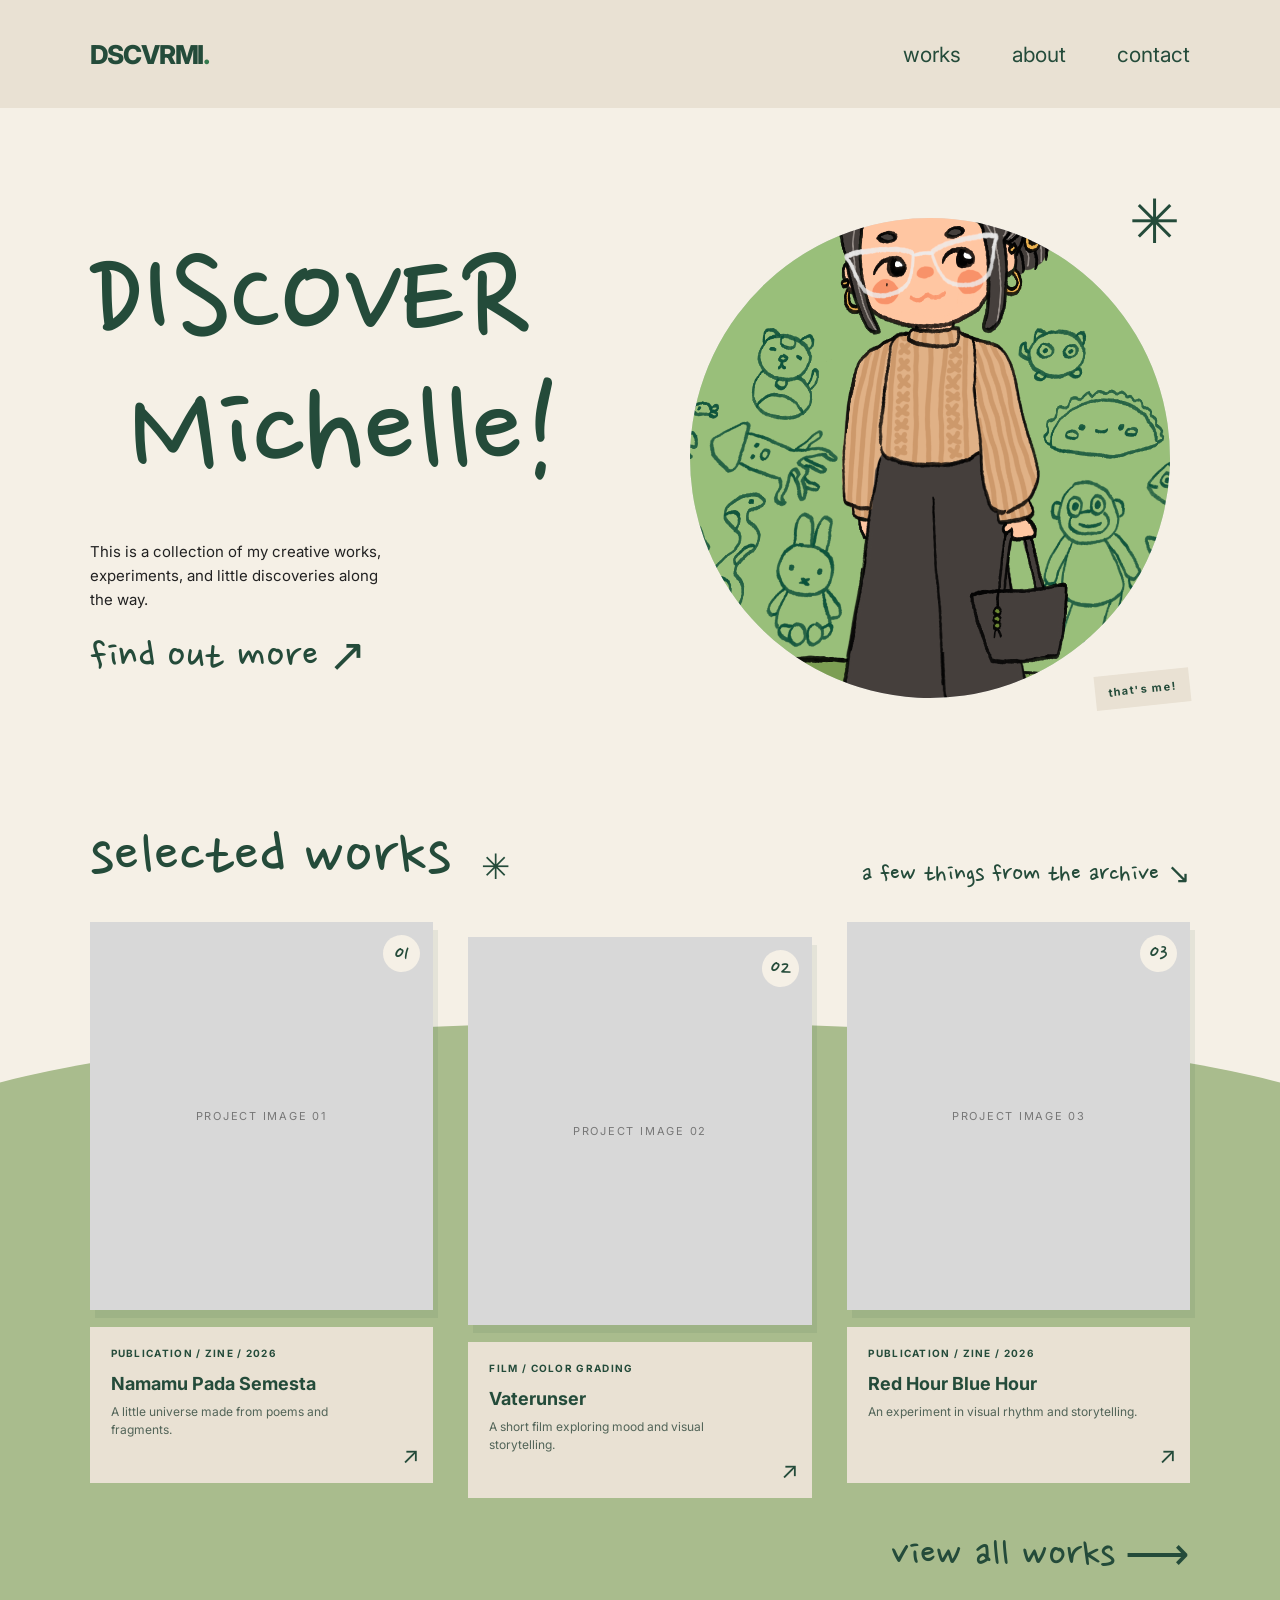
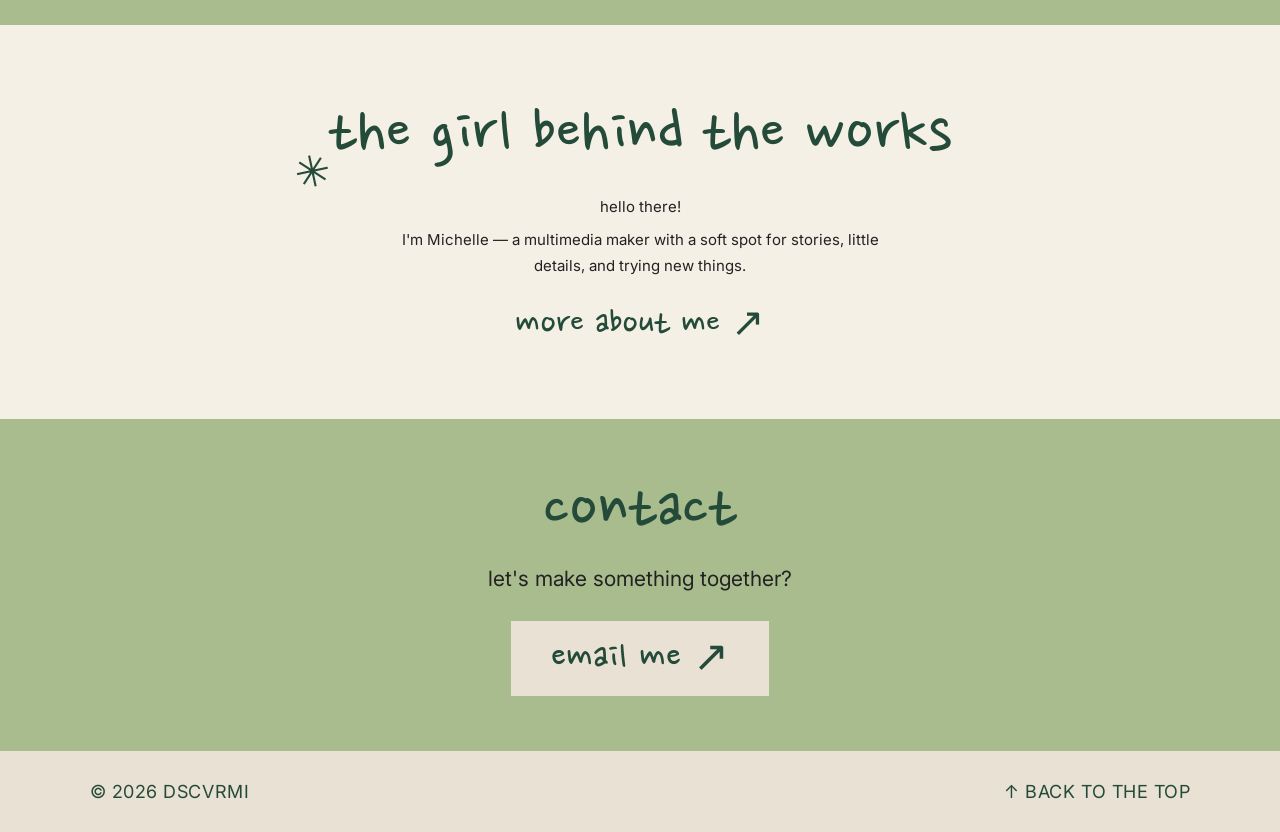
==== index.html @ 62f15990 "Update index.html" ====
<!DOCTYPE html>
<html lang="en">
<head>
  <meta charset="UTF-8">
  <meta name="viewport" content="width=device-width, initial-scale=1.0">
  <title>DISCOVER Michelle</title>

  <link rel="preconnect" href="https://fonts.googleapis.com">
  <link rel="preconnect" href="https://fonts.gstatic.com" crossorigin>
  <link href="https://fonts.googleapis.com/css2?family=Inter:wght@400;500;600;700;800&family=Nanum+Pen+Script&display=swap" rel="stylesheet">

  <link rel="stylesheet" href="style.css">
</head>

<body id="top">

  <!-- NAVBAR -->
  <header class="site-header">
    <a class="brand" href="index.html">DSCVRMI<span class="brand-dot">.</span></a>

    <nav>
      <a href="works.html">works</a>
      <a href="about.html">about</a>
      <a href="#contact">contact</a>
    </nav>
  </header>

  <main>

    <!-- HERO -->
    <section class="hero">
      <div class="hero-copy">

        <h1>
          DISCOVER
          <span>Michelle!</span>
        </h1>

        <p class="hero-description">
          This is a collection of my creative works,
          experiments, and little discoveries along the way.
        </p>

        <a class="handwritten-link" href="#selected-works">
          find out more <span>↗</span>
        </a>
      </div>

      <div class="portrait-scene">
        <div class="portrait-circle">

          <img src="persona illus.png"
               alt="Illustration of Michelle">
        
        </div>

        <span class="portrait-caption">
          that's me!
        </span>

        <span class="asterisk">✳</span>
      </div>

    </section>

    <!-- SELECTED WORKS -->
    <section class="selected" id="selected-works">

      <div class="selected-heading">
        <div>

          <h2>
            selected works
            <span class="scribble-star">✳</span>
          </h2>
        </div>

        <span class="section-aside">
          a few things from the archive ↘
        </span>
      </div>

      <div class="green-hill"></div>

      <div class="project-grid">

        <!-- PROJECT 01 -->
        <a class="project-card" href="works.html">
          <div class="project-image">
            <!-- <img src="assets/semesta.jpg" alt="Namamu Pada Semesta"> -->
            <span class="project-image-placeholder">PROJECT IMAGE 01</span>
            <span class="project-sticker">01</span>
          </div>

          <div class="project-info">
            <p class="project-meta">
              PUBLICATION / ZINE / 2026
            </p>

            <h3>Namamu Pada Semesta</h3>

            <p>
              A little universe made from poems and fragments.
            </p>

            <span class="project-arrow">↗</span>
          </div>
        </a>

        <!-- PROJECT 02 -->
        <a class="project-card" href="works.html">
          <div class="project-image">
            <!-- <img src="assets/vaterunser.jpg" alt="Vaterunser"> -->
            <span class="project-image-placeholder">PROJECT IMAGE 02</span>
            <span class="project-sticker">02</span>
          </div>

          <div class="project-info">
            <p class="project-meta">
              FILM / COLOR GRADING
            </p>

            <h3>Vaterunser</h3>

            <p>
              A short film exploring mood and visual storytelling.
            </p>

            <span class="project-arrow">↗</span>
          </div>
        </a>

        <!-- PROJECT 03 -->
        <a class="project-card" href="works.html">
          <div class="project-image">
            <!-- <img src="assets/redhour.jpg" alt="Red Hour Blue Hour"> -->
            <span class="project-image-placeholder">PROJECT IMAGE 03</span>
            <span class="project-sticker">03</span>
          </div>

          <div class="project-info">
            <p class="project-meta">
              PUBLICATION / ZINE / 2026
            </p>

            <h3>Red Hour Blue Hour</h3>

            <p>
              An experiment in visual rhythm and storytelling.
            </p>

            <span class="project-arrow">↗</span>
          </div>
        </a>

      </div>

      <a class="handwritten-link all-works" href="works.html">
        view all works <span>⟶</span>
      </a>

    </section>

    <!-- ABOUT -->
    <section class="about-preview" id="about">

      <h2>the girl behind the works</h2>

      <span class="about-mark">✳</span>

      <p>hello there!</p>

      <p>
        I'm Michelle — a multimedia maker with a soft spot
        for stories, little details, and trying new things.
      </p>

      <a class="handwritten-link" href="about.html">
        more about me ↗
      </a>
    </section>

    <!-- CONTACT -->
    <section class="contact" id="contact">

      <h2>contact</h2>

      <p>let's make something together?</p>

      <a class="email-button" href="mailto:YOUR_EMAIL@example.com">
        email me ↗
      </a>
    </section>

  </main>

  <!-- FOOTER -->
  <footer class="site-footer">
    <span>© 2026 DSCVRMI</span>
    <a href="#top">↑ BACK TO THE TOP</a>
  </footer>

</body>
</html>
---- style.css ----
/* =========================
   DSCVRMI — DESIGN SYSTEM
========================= */

:root {
  --paper: #F5F0E6;
  --paper-dark: #E9E1D3;
  --green: #244B3A;
  --accent: #357A4E;
  --sage: #A9BC8D;
  --ink: #222222;

  --hand: 'Nanum Pen Script', cursive;
  --sans: 'Inter', sans-serif;
}

* {
  box-sizing: border-box;
}

html {
  scroll-behavior: smooth;
}

body {
  margin: 0;
  background: var(--paper);
  color: var(--green);
  font-family: var(--sans);
  overflow-x: hidden;
}

a {
  color: inherit;
  text-decoration: none;
}

a:focus-visible {
  outline: 2px dashed var(--green);
  outline-offset: 6px;
}

h1, h2, h3, p {
  margin-top: 0;
}

/* =========================
   NAVIGATION
========================= */

.site-header {
  height: 108px;
  background: var(--paper-dark);
  display: flex;
  align-items: center;
  justify-content: space-between;
  padding: 0 clamp(25px, 7vw, 110px);
  position: relative;
  z-index: 5;
}

.brand {
  font-size: 26px;
  font-weight: 800;
  letter-spacing: -1.2px;
}

.brand-dot {
  color: var(--accent);
}

.site-header nav {
  display: flex;
  gap: clamp(25px, 4vw, 70px);
}

.site-header nav a {
  font-size: 21px;
  transition: transform .2s, color .2s;
}

.site-header nav a:hover {
  transform: translateY(-3px);
  color: var(--accent);
}

/* =========================
   HERO
========================= */

.hero {
  min-height: 675px;
  padding: 95px clamp(25px, 7vw, 110px) 90px;
  position: relative;
  display: grid;
  grid-template-columns: 1.15fr 1fr;
  align-items: start;
  gap: 25px;
}

.hero-copy {
  position: relative;
  z-index: 2;
}

.archive-label,
.hero-bottom-note,
.section-index,
.section-aside,
.project-meta,
.portrait-caption {
  font-size: 11px;
  font-weight: 700;
  letter-spacing: .13em;
}

.hero h1 {
  font-family: var(--hand);
  font-size: clamp(100px, 11.7vw, 177px);
  font-weight: 400;
  line-height: .74;
  letter-spacing: -.015em;
  margin: 47px 0;
  white-space: nowrap;
}

.hero h1 span {
  display: block;
  padding-left: 38px;
  margin-top: 21px;
}

.hero-description {
  color: var(--ink);
  max-width: 310px;
  line-height: 1.6;
  font-size: 15px;
  margin-bottom: 22px;
}

.handwritten-link {
  font-family: var(--hand);
  font-size: 46px;
  line-height: 1;
  display: inline-flex;
  align-items: center;
  gap: 10px;
  transition: transform .2s;
}

.handwritten-link:hover {
  transform: translateX(8px);
}

/* HERO ILLUSTRATION */

.portrait-scene {
  position: relative;
  margin-top: 15px;
  min-width: 0;
}

.portrait-circle {
  border-radius: 50%;
  background: #D8D8D8;
  width: min(100%, 480px);
  aspect-ratio: 1;
  display: grid;
  place-items: center;
  position: relative;
  overflow: hidden;
  transform: rotate(3deg);
}

.portrait-circle img {
  width: 100%;
  height: 100%;
  object-fit: cover;
  object-position: center 30%;
  transform: scale(1.40);
}

.portrait-placeholder {
  font-family: var(--hand);
  font-size: 43px;
  text-align: center;
  line-height: .9;
  opacity: .4;
  transform: rotate(-3deg);
}

.portrait-caption {
  display: inline-block;
  background: var(--paper-dark);
  padding: 10px 13px;
  transform: rotate(-6deg);
  position: absolute;
  right: 0;
  bottom: -8px;
}

.asterisk {
  position: absolute;
  top: -34px;
  right: 10px;
  font-size: 61px;
}

.hero-bottom-note {
  position: absolute;
  bottom: 22px;
  left: clamp(25px, 7vw, 110px);
  color: #6B776D;
}

/* =========================
   SELECTED WORKS
========================= */

.selected {
  position: relative;
  padding: 24px clamp(25px, 7vw, 110px) 47px;
  isolation: isolate;
}

.selected-heading {
  display: flex;
  align-items: end;
  justify-content: space-between;
  gap: 20px;
  margin-bottom: 29px;
}

.selected h2,
.about-preview h2,
.contact h2 {
  font-family: var(--hand);
  font-weight: 400;
  font-size: 71px;
  line-height: 1;
  margin: 10px 0 0;
}

.scribble-star {
  font-size: 35px;
  margin-left: 10px;
}

.section-aside {
  font-family: var(--hand);
  letter-spacing: 0;
  font-size: 28px;
  font-weight: 400;
}

/* GREEN CURVED BACKGROUND */

.green-hill {
  position: absolute;
  z-index: -1;
  left: -12%;
  right: -12%;
  bottom: 0;
  height: 72%;
  background: var(--sage);
  border-radius: 55% 55% 0 0 / 27% 27% 0 0;
}

/* PROJECT GRID */

.project-grid {
  display: grid;
  grid-template-columns: repeat(3, minmax(0, 1fr));
  gap: clamp(18px, 2.8vw, 42px);
}

.project-card {
  min-width: 0;
  display: block;
  transition: transform .25s;
}

.project-card:nth-child(2) {
  transform: translateY(15px);
}

.project-card:hover {
  transform: translateY(-10px) rotate(-1deg);
}

.project-card:nth-child(2):hover {
  transform: translateY(4px) rotate(1deg);
}

.project-image {
  background: #D8D8D8;
  aspect-ratio: 1 / 1.13;
  display: grid;
  place-items: center;
  position: relative;
  box-shadow: 5px 8px 0 rgba(36,75,58,.08);
  overflow: hidden;
}

.project-image img {
  width: 100%;
  height: 100%;
  object-fit: cover;
}

.project-image-placeholder {
  font-size: 11px;
  letter-spacing: .16em;
  color: #777;
}

.project-sticker {
  position: absolute;
  top: 13px;
  right: 13px;
  border-radius: 50%;
  width: 37px;
  height: 37px;
  display: grid;
  place-items: center;
  background: var(--paper);
  font-family: var(--hand);
  font-size: 27px;
  transform: rotate(10deg);
}

/* PROJECT INFO */

.project-info {
  margin-top: 17px;
  padding: 20px 44px 20px 21px;
  min-height: 156px;
  background: var(--paper-dark);
  position: relative;
}

.project-meta {
  font-size: 10px;
  margin-bottom: 14px;
}

.project-info h3 {
  font-size: 18px;
  line-height: 1.2;
  font-weight: 700;
  margin-bottom: 9px;
}

.project-info p:not(.project-meta) {
  font-size: 12px;
  line-height: 1.5;
  color: #526458;
  margin: 0;
}

.project-arrow {
  position: absolute;
  bottom: 14px;
  right: 14px;
  font-size: 23px;
}

.all-works {
  display: flex;
  width: max-content;
  margin: 50px 0 0 auto;
  font-size: 45px;
}

/* =========================
   ABOUT
========================= */

.about-preview {
  position: relative;
  min-height: 390px;
  padding: 64px 20px 75px;
  text-align: center;
}

.about-preview h2,
.contact h2 {
  margin: 10px 0 24px;
}

.about-preview p {
  color: var(--ink);
  font-size: 15px;
  line-height: 1.7;
  max-width: 530px;
  margin: 0 auto 8px;
}

.about-preview .handwritten-link {
  margin-top: 18px;
  font-size: 40px;
}

.about-mark {
  position: absolute;
  font-size: 43px;
  left: 23%;
  top: 120px;
  transform: rotate(-12deg);
}

/* =========================
   CONTACT
========================= */

.contact {
  background: var(--sage);
  min-height: 310px;
  padding: 46px 20px 55px;
  text-align: center;
}

.contact h2 {
  margin-bottom: 20px;
}

.contact p {
  color: var(--ink);
  font-size: 21px;
  margin-bottom: 30px;
}

.email-button {
  display: inline-flex;
  align-items: center;
  gap: 13px;
  background: var(--paper-dark);
  padding: 10px 40px;
  font-family: var(--hand);
  font-size: 43px;
  transition: transform .2s, box-shadow .2s;
}

.email-button:hover {
  transform: rotate(-2deg);
  box-shadow: 5px 5px var(--green);
}

/* =========================
   FOOTER
========================= */

.site-footer {
  padding: 30px clamp(25px, 7vw, 110px);
  background: var(--paper-dark);
  display: flex;
  justify-content: space-between;
  align-items: center;
  gap: 20px;
  font-size: 18px;
  letter-spacing: .03em;
}

.site-footer a:hover {
  text-decoration: underline;
}

/* =========================
   TABLET
========================= */

@media (max-width: 900px) {
  .hero {
    grid-template-columns: 1fr .8fr;
    min-height: 560px;
    padding-top: 80px;
  }

  .hero h1 {
    font-size: clamp(80px, 12vw, 118px);
  }

  .portrait-scene {
    margin-top: 80px;
  }

  .selected h2,
  .about-preview h2,
  .contact h2 {
    font-size: 60px;
  }

  .section-aside {
    display: none;
  }

  .project-info h3 {
    font-size: 15px;
  }

  .project-info {
    padding: 14px 26px 15px 14px;
  }
}

/* =========================
   MOBILE
========================= */

@media (max-width: 650px) {
  .site-header {
    height: 78px;
    padding: 0 22px;
  }

  .brand {
    font-size: 20px;
  }

  .site-header nav {
    gap: 14px;
  }

  .site-header nav a {
    font-size: 14px;
  }

  .hero {
    display: flex;
    flex-direction: column;
    padding: 52px 22px 70px;
    min-height: 0;
    gap: 18px;
  }

  .archive-label {
    font-size: 9px;
  }

  .hero h1 {
    font-size: clamp(68px, 15vw, 105px);
    margin: 36px 0 28px;
  }

  .hero h1 span {
    padding-left: 15px;
    margin-top: 13px;
  }

  .hero-description {
    font-size: 13px;
    max-width: 260px;
  }

  .handwritten-link {
    font-size: 38px;
  }

  .portrait-scene {
    align-self: center;
    margin: 0;
    width: min(76%, 310px);
  }

  .portrait-circle {
    width: 100%;
  }

  .hero-bottom-note {
    font-size: 8px;
    left: 22px;
    bottom: 22px;
  }

  .selected {
    padding: 26px 22px 40px;
  }

  .selected h2,
  .about-preview h2,
  .contact h2 {
    font-size: 60px;
  }

  .project-grid {
    grid-template-columns: 1fr;
    gap: 35px;
  }

  .project-card:nth-child(2) {
    transform: none;
  }

  .project-image {
    aspect-ratio: 1.45;
  }

  .project-info {
    min-height: auto;
    padding: 17px 44px 20px 20px;
  }

  .project-info h3 {
    font-size: 19px;
  }

  .green-hill {
    height: 85%;
    border-radius: 52% 52% 0 0 / 11% 11% 0 0;
  }

  .all-works {
    margin-top: 40px;
  }

  .about-preview {
    min-height: 340px;
    padding: 55px 24px;
  }

  .about-mark {
    left: 8%;
    top: 95px;
  }

  .contact {
    min-height: 300px;
  }

  .site-footer {
    padding: 25px 22px;
    font-size: 12px;
  }
}

@media (prefers-reduced-motion: reduce) {
  html {
    scroll-behavior: auto;
  }

  *,
  *::before,
  *::after {
    transition: none !important;
  }
}
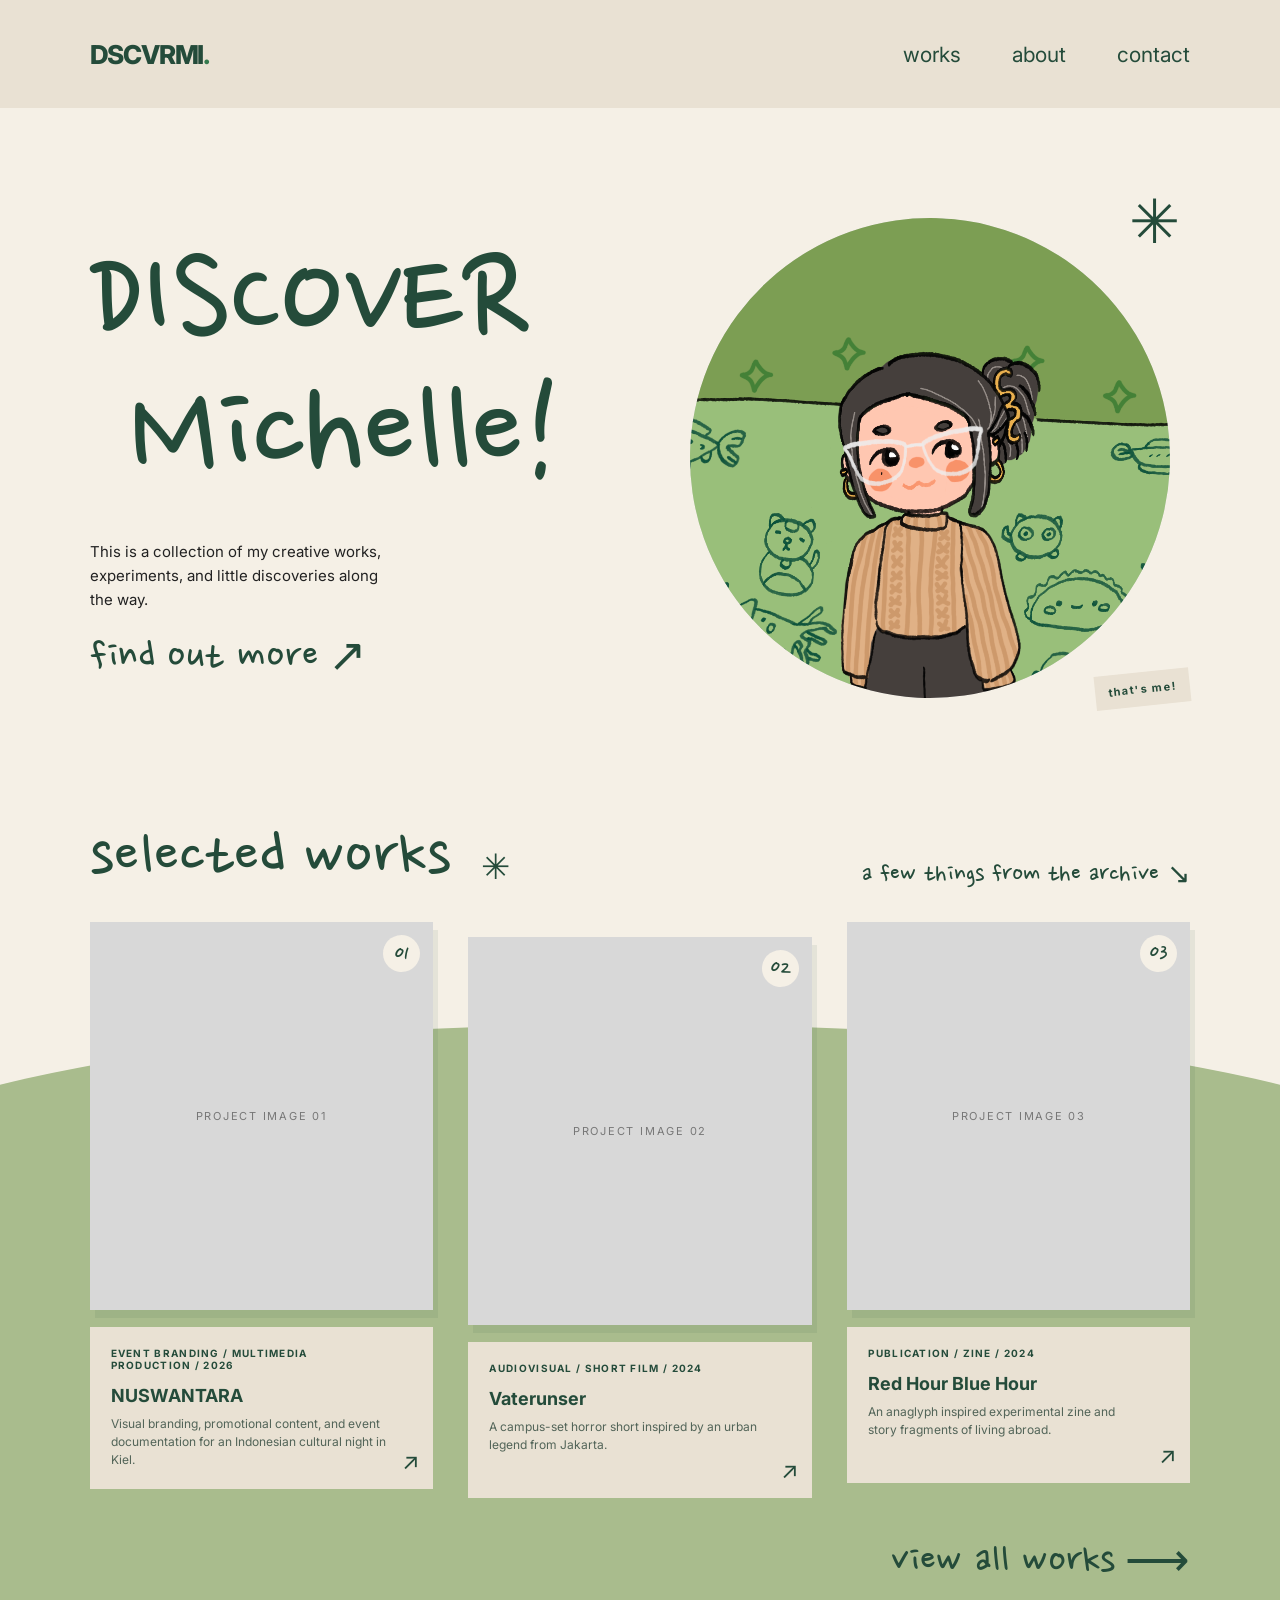
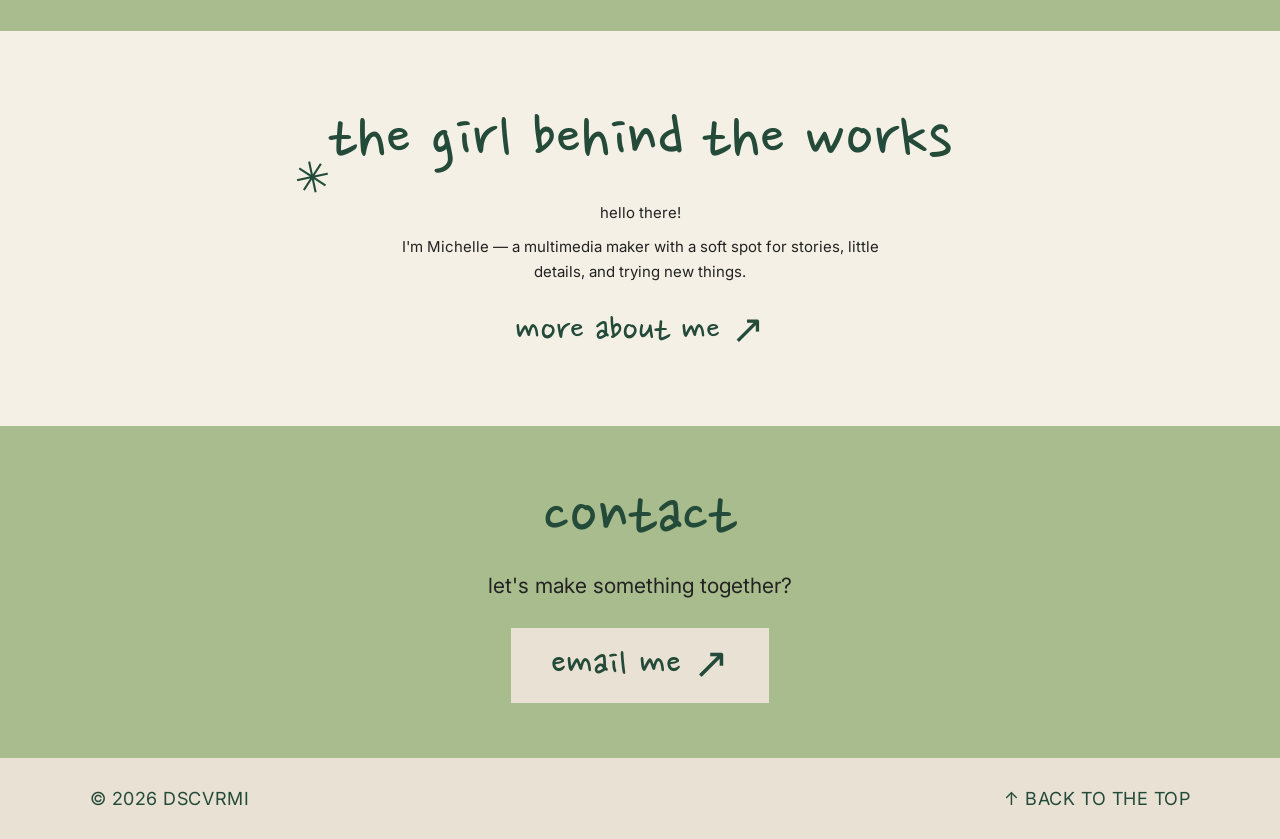
==== commit a7446a5d: "Update index.html" ====
--- a/index.html
+++ b/index.html
@@ -94,13 +94,13 @@
 
           <div class="project-info">
             <p class="project-meta">
-              PUBLICATION / ZINE / 2026
-            </p>
-
-            <h3>Namamu Pada Semesta</h3>
+              EVENT BRANDING / MULTIMEDIA PRODUCTION / 2026
+            </p>
+
+            <h3>NUSWANTARA</h3>
 
             <p>
-              A little universe made from poems and fragments.
+              Visual branding, promotional content, and event documentation for an Indonesian cultural night in Kiel.
             </p>
 
             <span class="project-arrow">↗</span>
@@ -117,13 +117,13 @@
 
           <div class="project-info">
             <p class="project-meta">
-              FILM / COLOR GRADING
+              AUDIOVISUAL / SHORT FILM / 2024
             </p>
 
             <h3>Vaterunser</h3>
 
             <p>
-              A short film exploring mood and visual storytelling.
+              A campus-set horror short inspired by an urban legend from Jakarta.
             </p>
 
             <span class="project-arrow">↗</span>
@@ -140,13 +140,13 @@
 
           <div class="project-info">
             <p class="project-meta">
-              PUBLICATION / ZINE / 2026
+              PUBLICATION / ZINE / 2024
             </p>
 
             <h3>Red Hour Blue Hour</h3>
 
             <p>
-              An experiment in visual rhythm and storytelling.
+              An anaglyph inspired experimental zine and story fragments of living abroad.
             </p>
 
             <span class="project-arrow">↗</span>
--- a/style.css
+++ b/style.css
@@ -177,8 +177,9 @@
   width: 100%;
   height: 100%;
   object-fit: cover;
-  object-position: center 30%;
+  object-position: center top;
   transform: scale(1.40);
+   transform-origin: center top;
 }
 
 .portrait-placeholder {
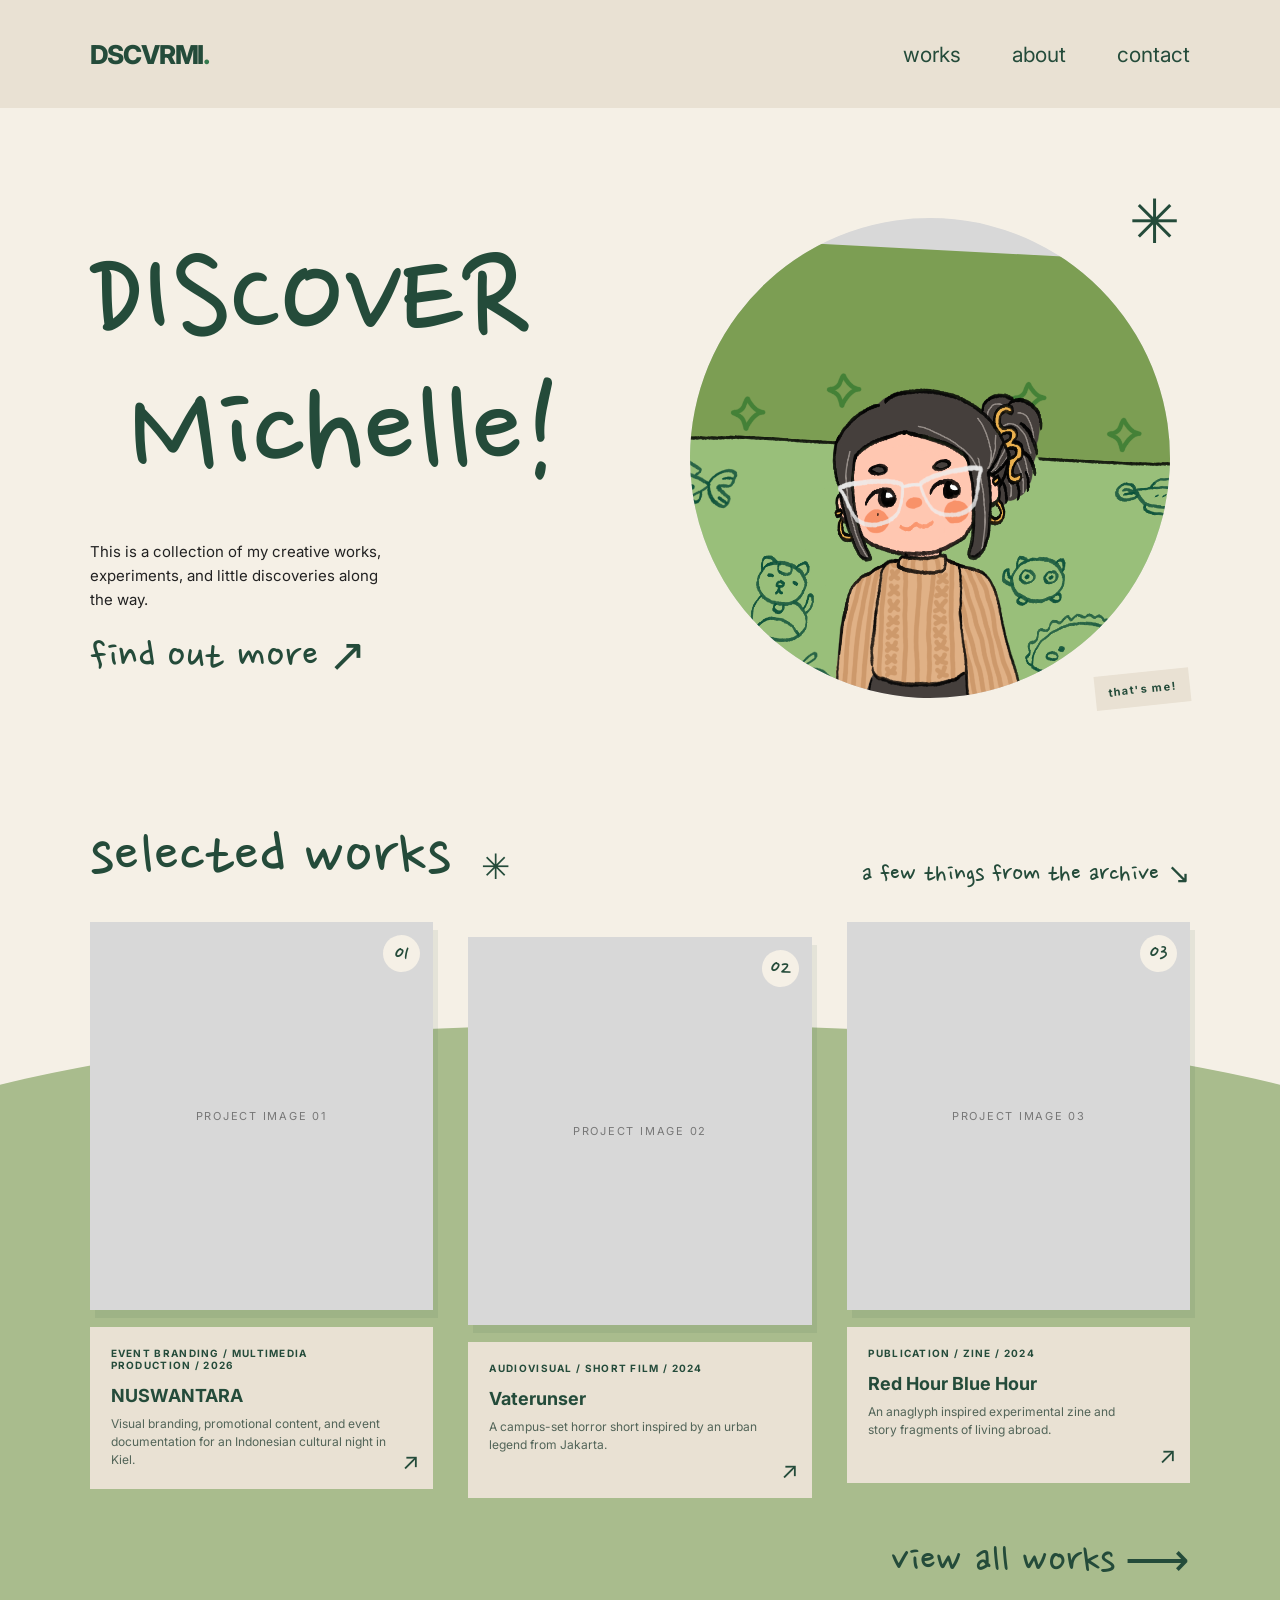
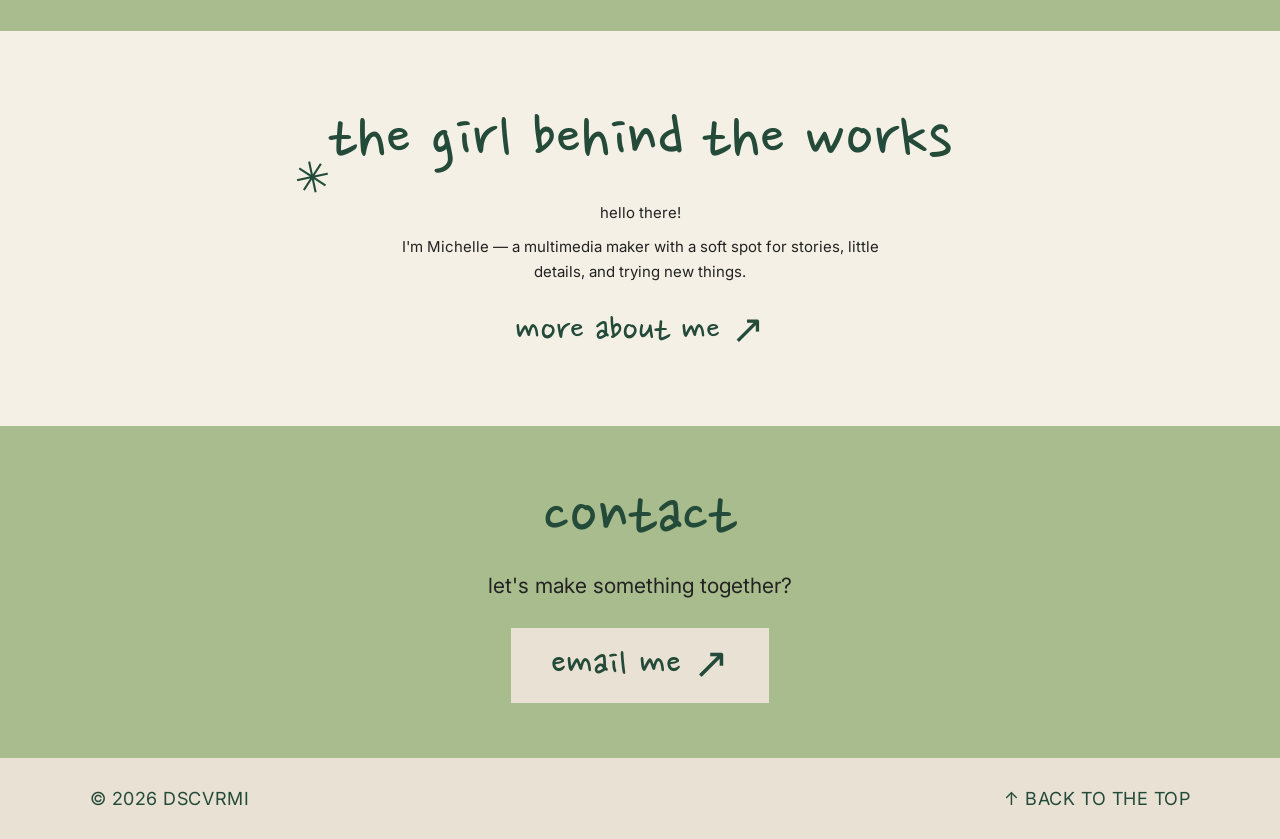
==== commit 1ee5b8d6: "Update index.html" ====
--- a/index.html
+++ b/index.html
@@ -3,7 +3,7 @@
 <head>
   <meta charset="UTF-8">
   <meta name="viewport" content="width=device-width, initial-scale=1.0">
-  <title>DISCOVER Michelle</title>
+  <title>DISCOVER MI. portfolio</title>
 
   <link rel="preconnect" href="https://fonts.googleapis.com">
   <link rel="preconnect" href="https://fonts.gstatic.com" crossorigin>
--- a/style.css
+++ b/style.css
@@ -178,7 +178,7 @@
   height: 100%;
   object-fit: cover;
   object-position: center top;
-  transform: scale(1.40);
+   transform: scale(1.45) translateY(22px);
    transform-origin: center top;
 }
 
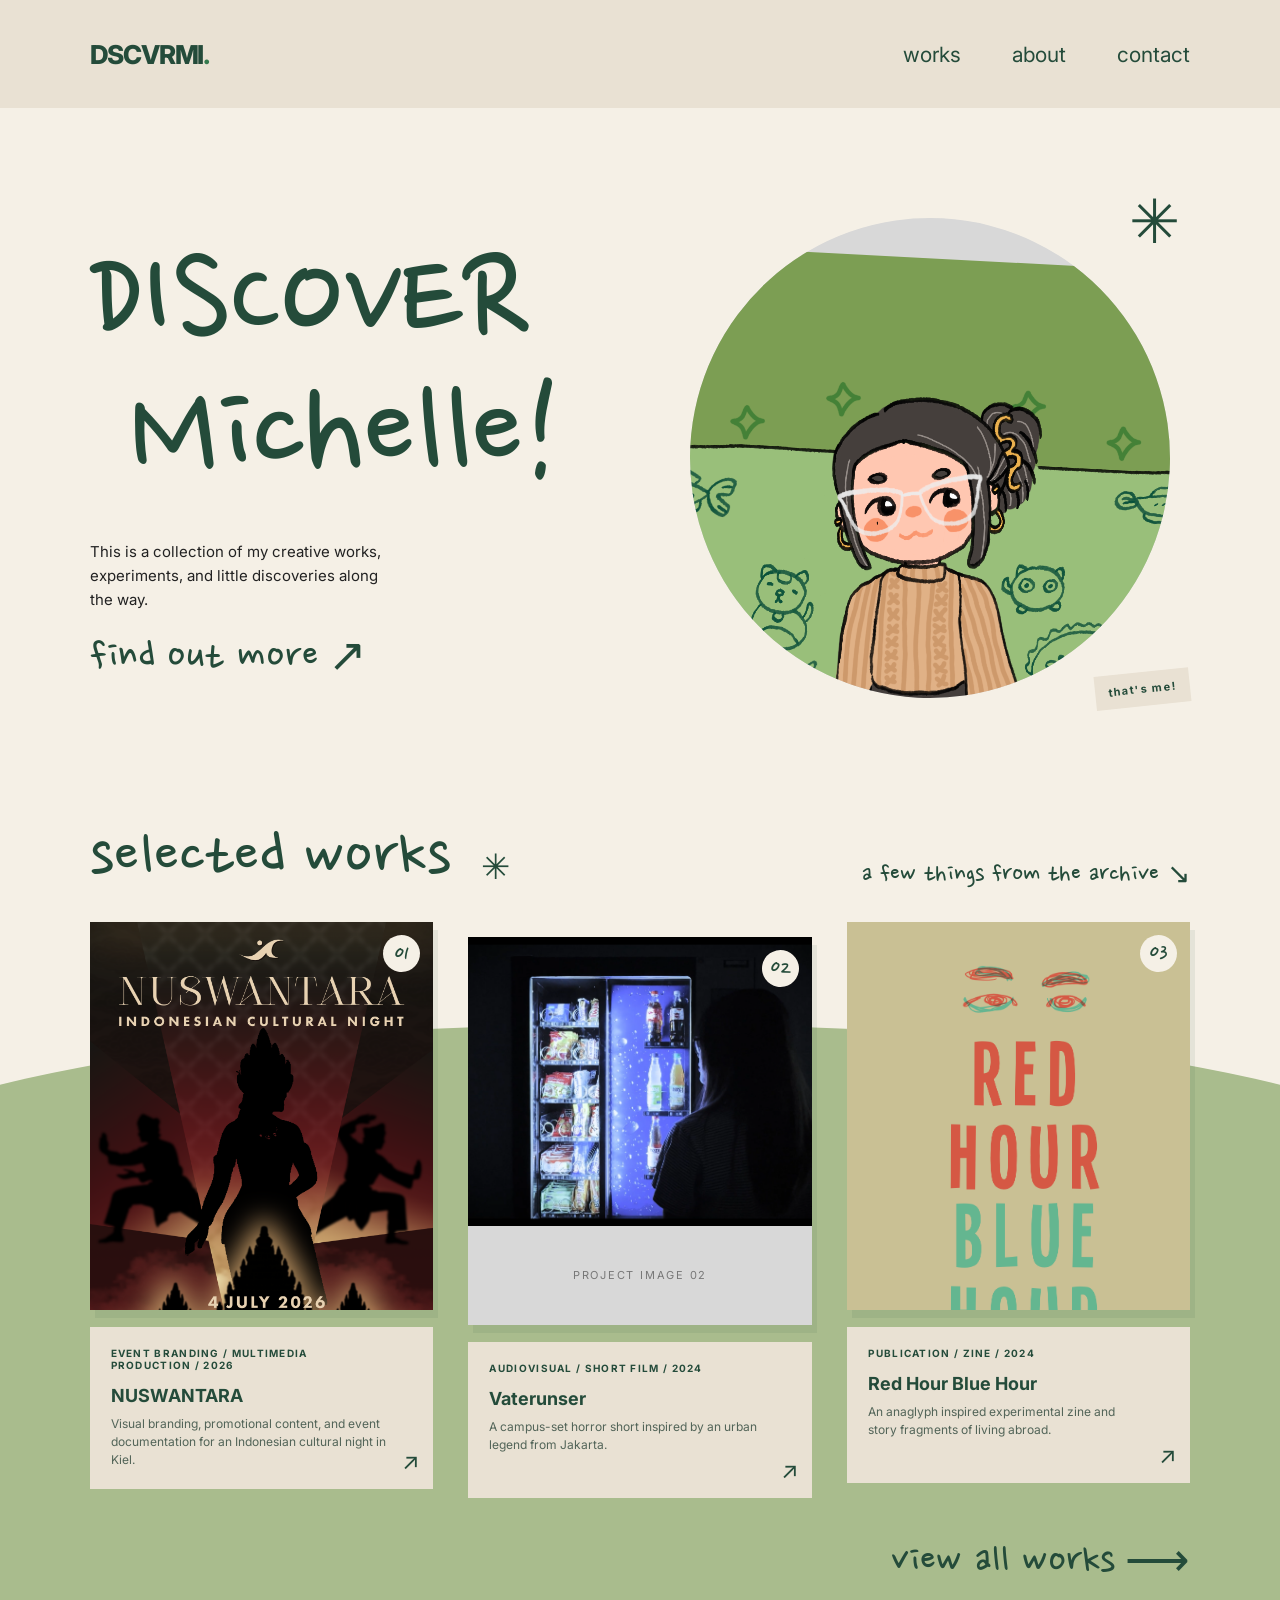
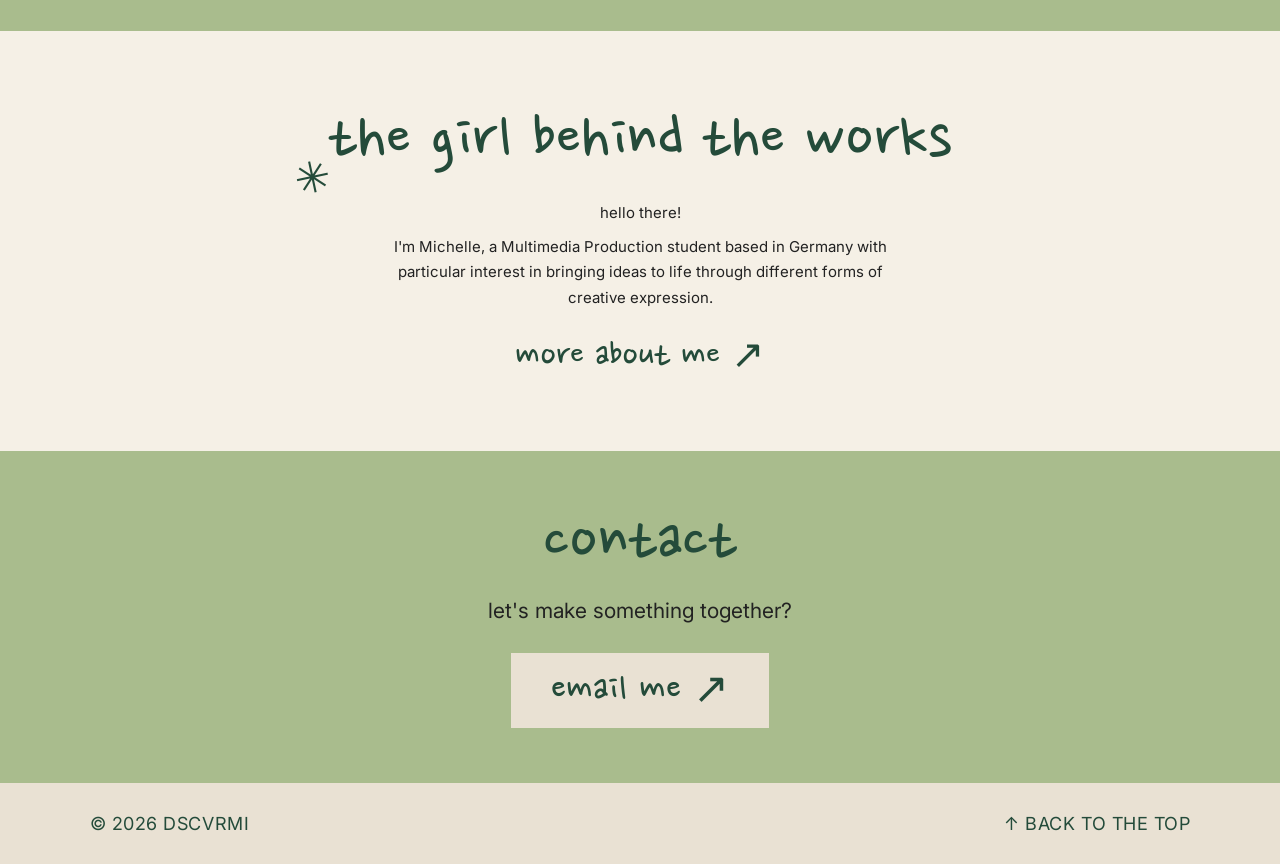
==== commit ab118751: "Update index.html" ====
--- a/index.html
+++ b/index.html
@@ -87,7 +87,7 @@
         <!-- PROJECT 01 -->
         <a class="project-card" href="works.html">
           <div class="project-image">
-            <!-- <img src="assets/semesta.jpg" alt="Namamu Pada Semesta"> -->
+            <img src="poster nuswantara.png" alt="poster nuswantara">
             <span class="project-image-placeholder">PROJECT IMAGE 01</span>
             <span class="project-sticker">01</span>
           </div>
@@ -110,7 +110,7 @@
         <!-- PROJECT 02 -->
         <a class="project-card" href="works.html">
           <div class="project-image">
-            <!-- <img src="assets/vaterunser.jpg" alt="Vaterunser"> -->
+            <img src="vaterunser thumbnail.png" alt="Vaterunser thumbnail">
             <span class="project-image-placeholder">PROJECT IMAGE 02</span>
             <span class="project-sticker">02</span>
           </div>
@@ -133,7 +133,7 @@
         <!-- PROJECT 03 -->
         <a class="project-card" href="works.html">
           <div class="project-image">
-            <!-- <img src="assets/redhour.jpg" alt="Red Hour Blue Hour"> -->
+           <img src="Front Cover Red Hour Blue Hour.png" alt="Red Hour Blue Hour Cover"> -->
             <span class="project-image-placeholder">PROJECT IMAGE 03</span>
             <span class="project-sticker">03</span>
           </div>
@@ -171,8 +171,8 @@
       <p>hello there!</p>
 
       <p>
-        I'm Michelle — a multimedia maker with a soft spot
-        for stories, little details, and trying new things.
+        I'm Michelle, a Multimedia Production student based in Germany with particular interest in 
+        bringing ideas to life through different forms of creative expression.
       </p>
 
       <a class="handwritten-link" href="about.html">
--- a/style.css
+++ b/style.css
@@ -178,7 +178,7 @@
   height: 100%;
   object-fit: cover;
   object-position: center top;
-   transform: scale(1.45) translateY(22px);
+   transform: scale(1.45) translateY(28px);
    transform-origin: center top;
 }
 
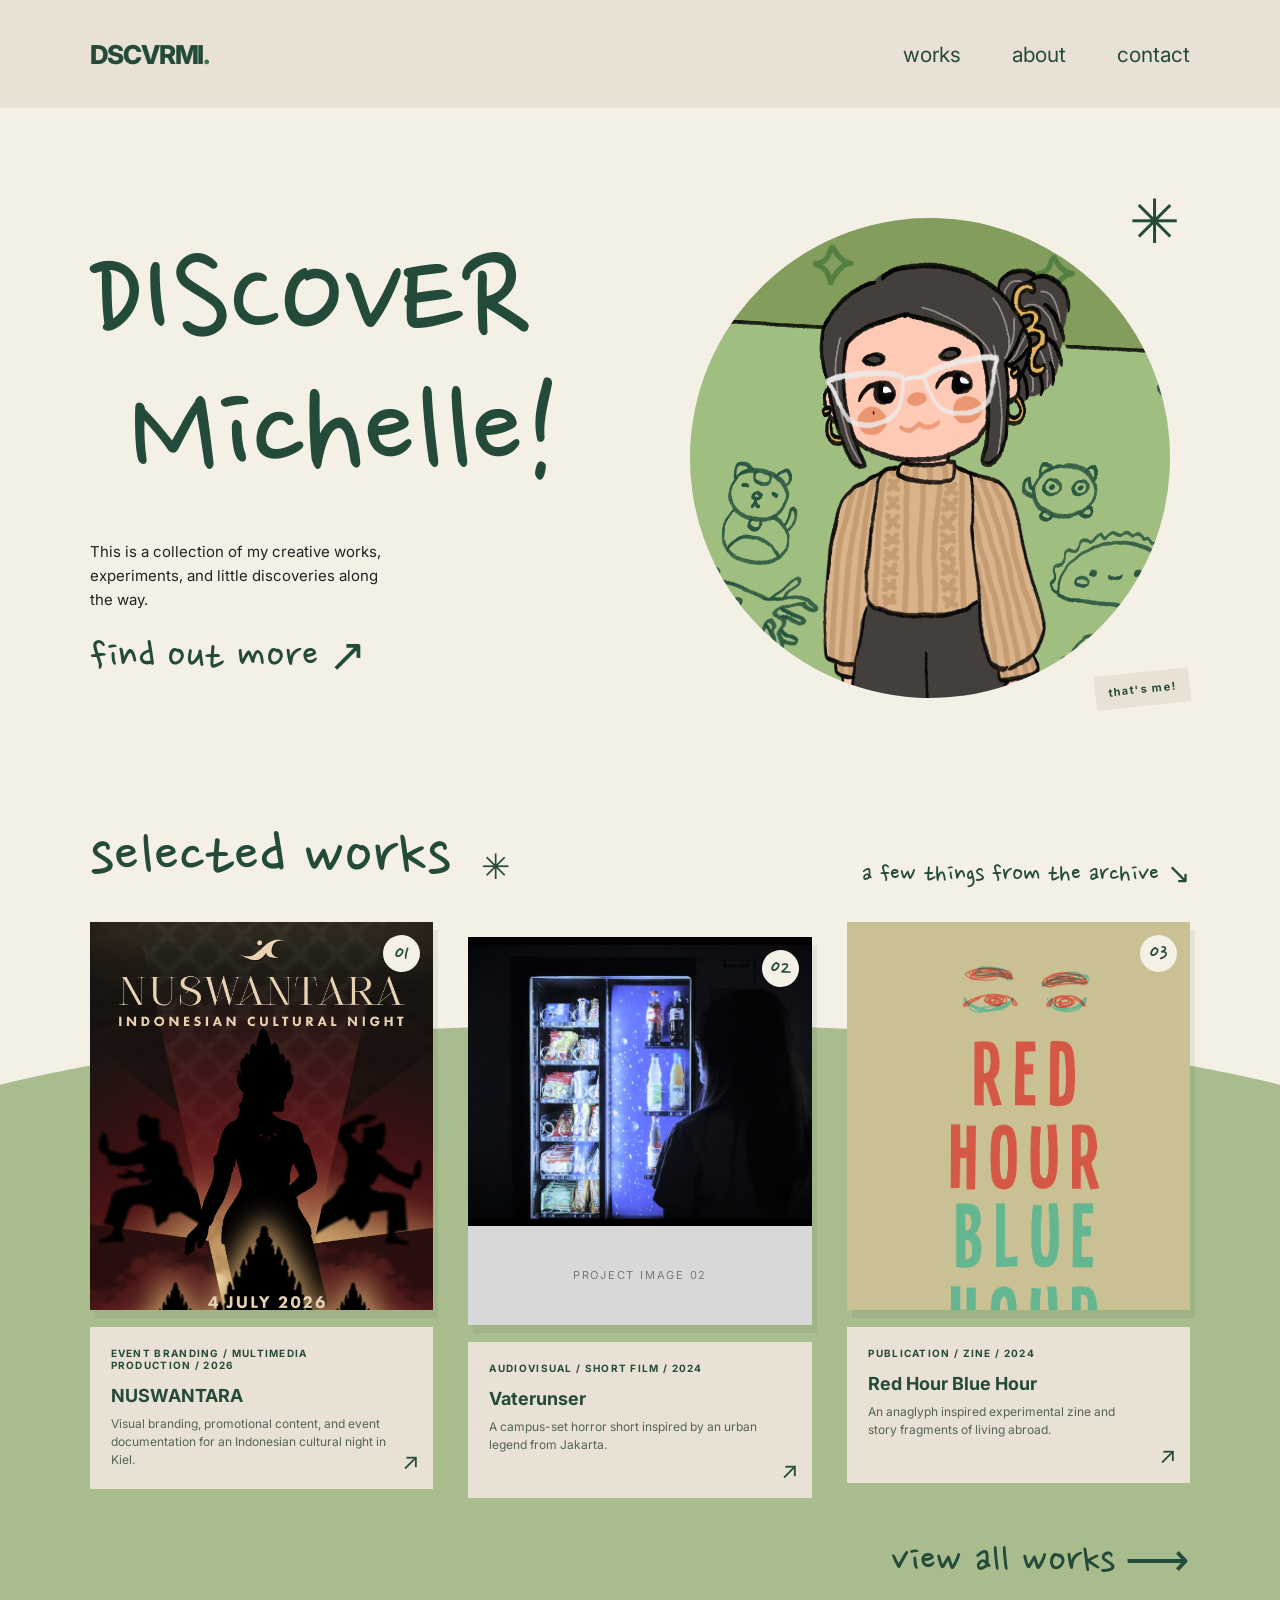
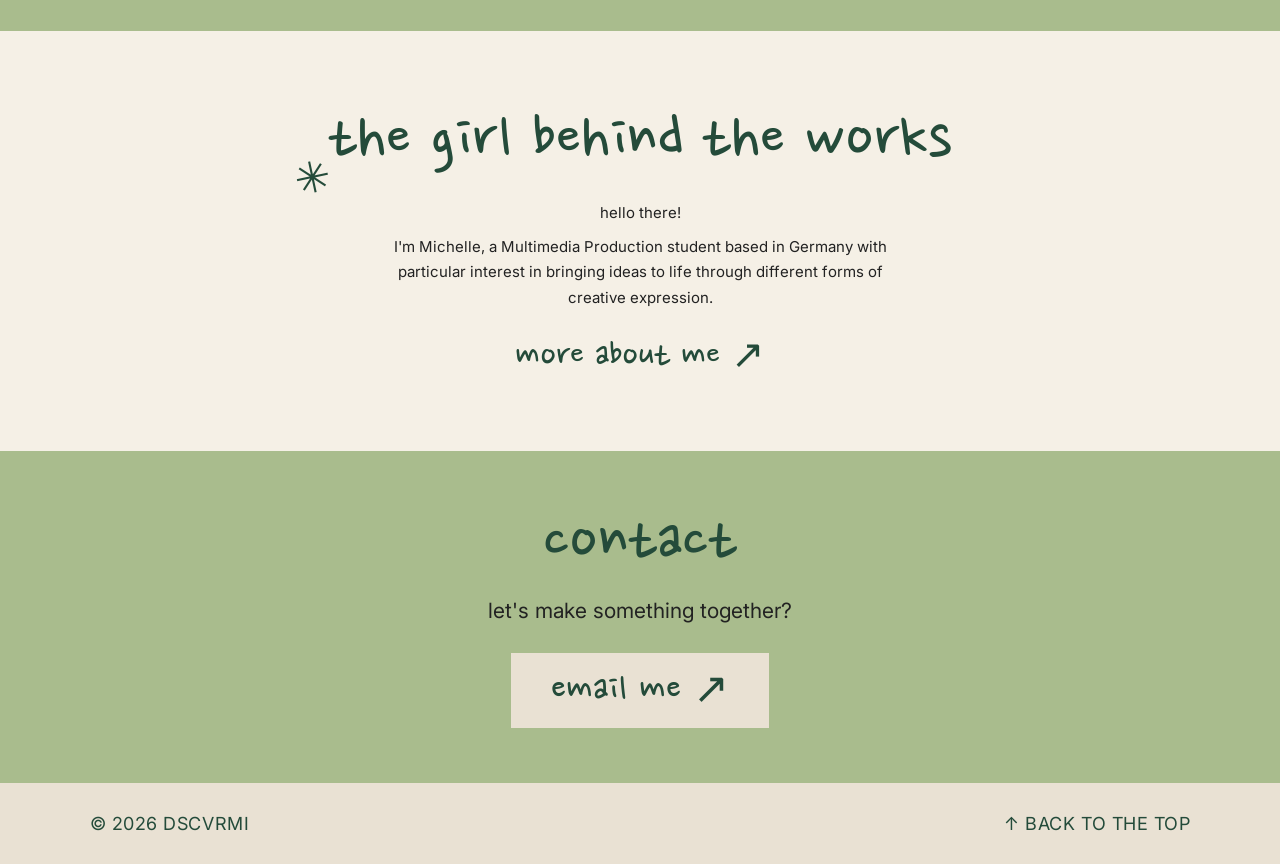
==== commit c1fd4d24: "Update index.html" ====
--- a/index.html
+++ b/index.html
@@ -3,7 +3,7 @@
 <head>
   <meta charset="UTF-8">
   <meta name="viewport" content="width=device-width, initial-scale=1.0">
-  <title>DISCOVER MI. portfolio</title>
+  <title>DSCVRMI Homepage</title>
 
   <link rel="preconnect" href="https://fonts.googleapis.com">
   <link rel="preconnect" href="https://fonts.gstatic.com" crossorigin>
--- a/style.css
+++ b/style.css
@@ -178,7 +178,7 @@
   height: 100%;
   object-fit: cover;
   object-position: center top;
-   transform: scale(1.45) translateY(28px);
+   transform: scale(1.60);
    transform-origin: center top;
 }
 
@@ -646,3 +646,5 @@
     transition: none !important;
   }
 }
+
+}
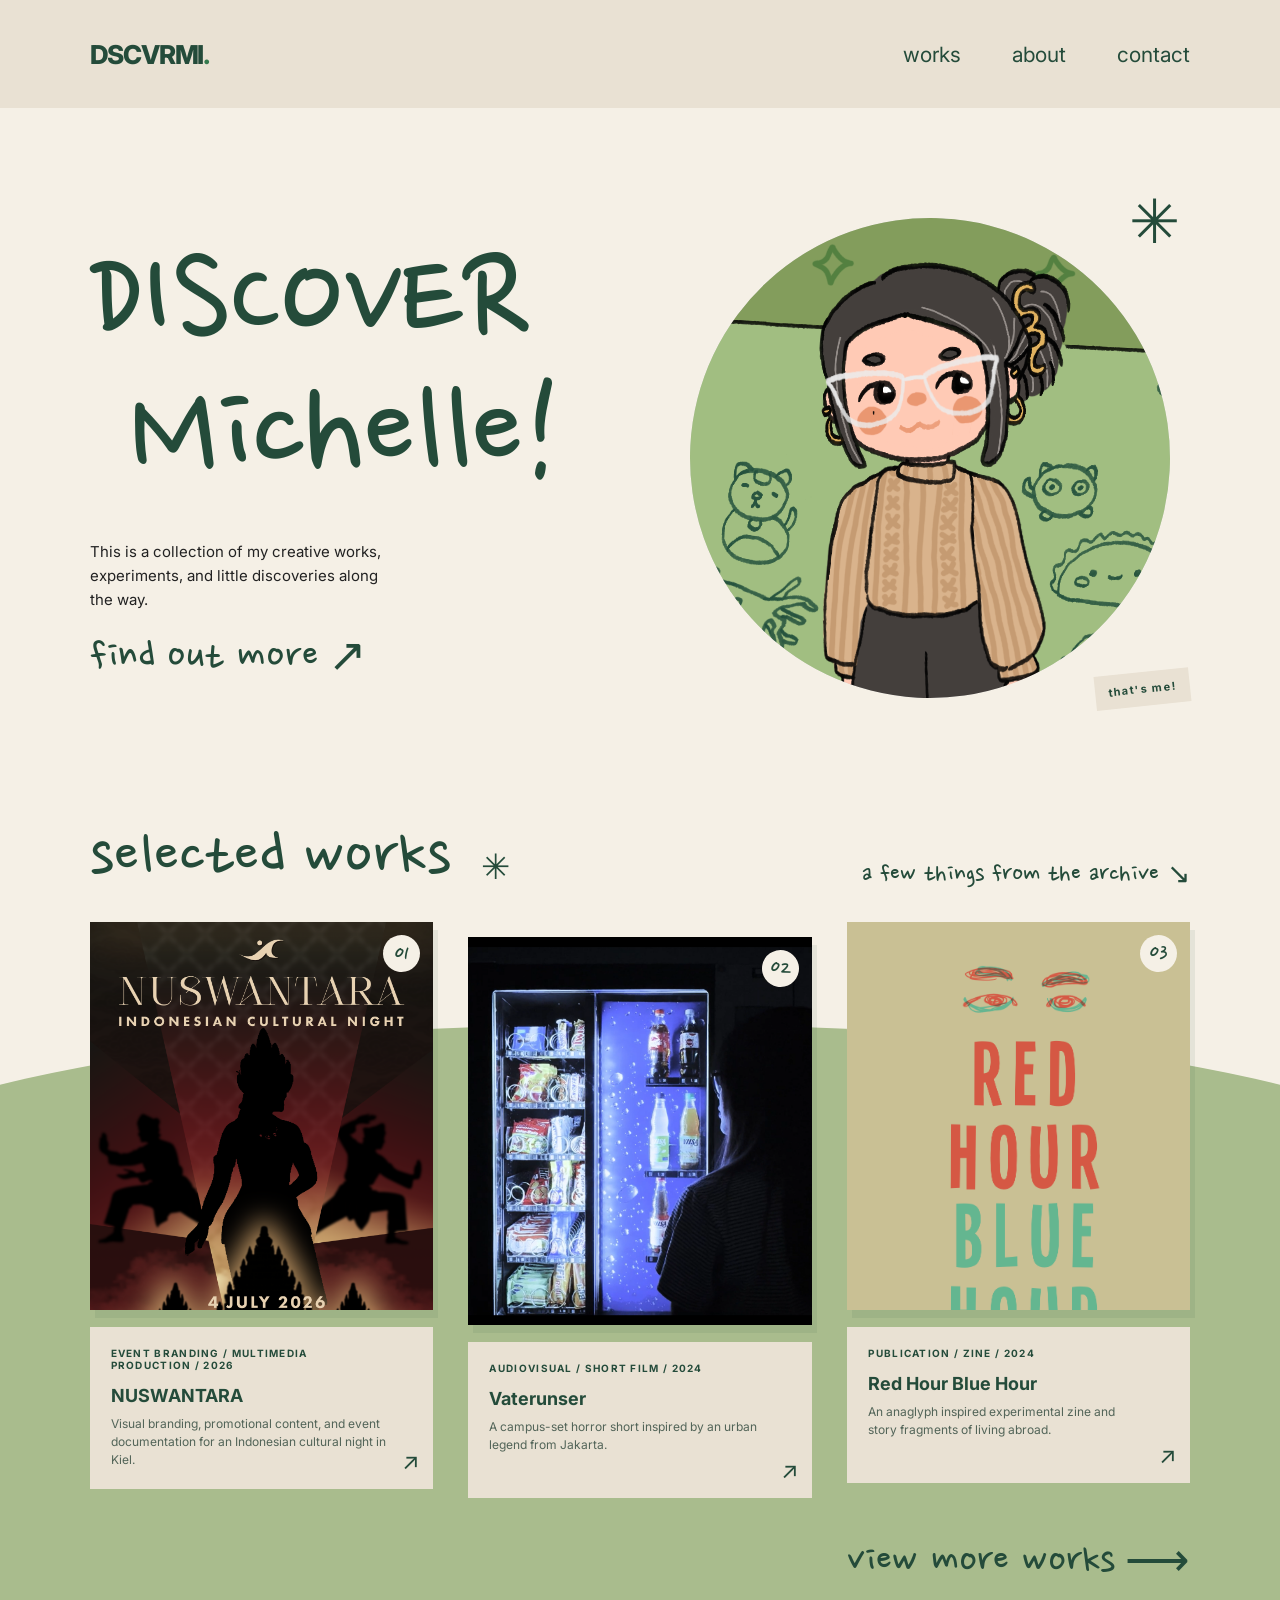
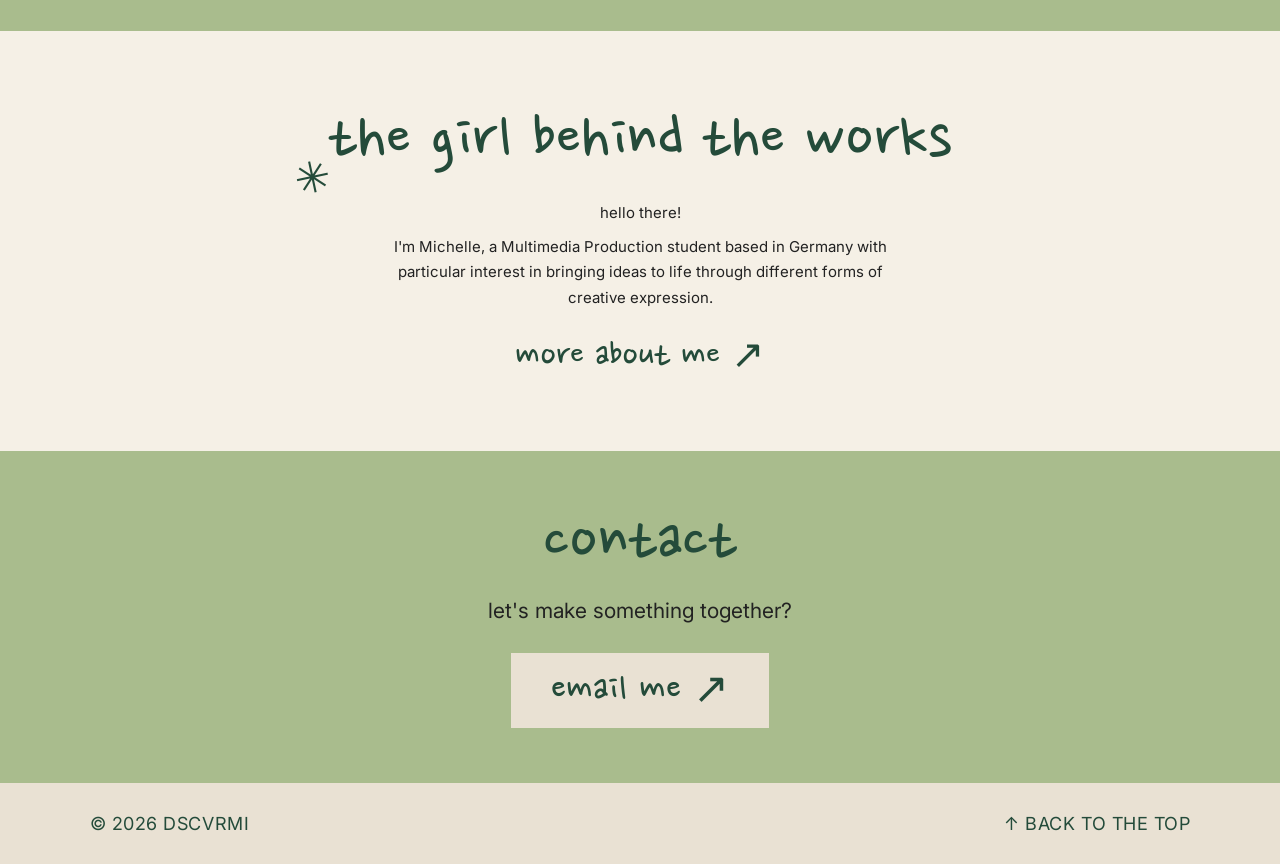
==== commit b07c3844: "Update index.html" ====
--- a/index.html
+++ b/index.html
@@ -111,7 +111,6 @@
         <a class="project-card" href="works.html">
           <div class="project-image">
             <img src="vaterunser thumbnail.png" alt="Vaterunser thumbnail">
-            <span class="project-image-placeholder">PROJECT IMAGE 02</span>
             <span class="project-sticker">02</span>
           </div>
 
@@ -156,7 +155,7 @@
       </div>
 
       <a class="handwritten-link all-works" href="works.html">
-        view all works <span>⟶</span>
+        view more works <span>⟶</span>
       </a>
 
     </section>
--- a/style.css
+++ b/style.css
@@ -647,4 +647,3 @@
   }
 }
 
-}
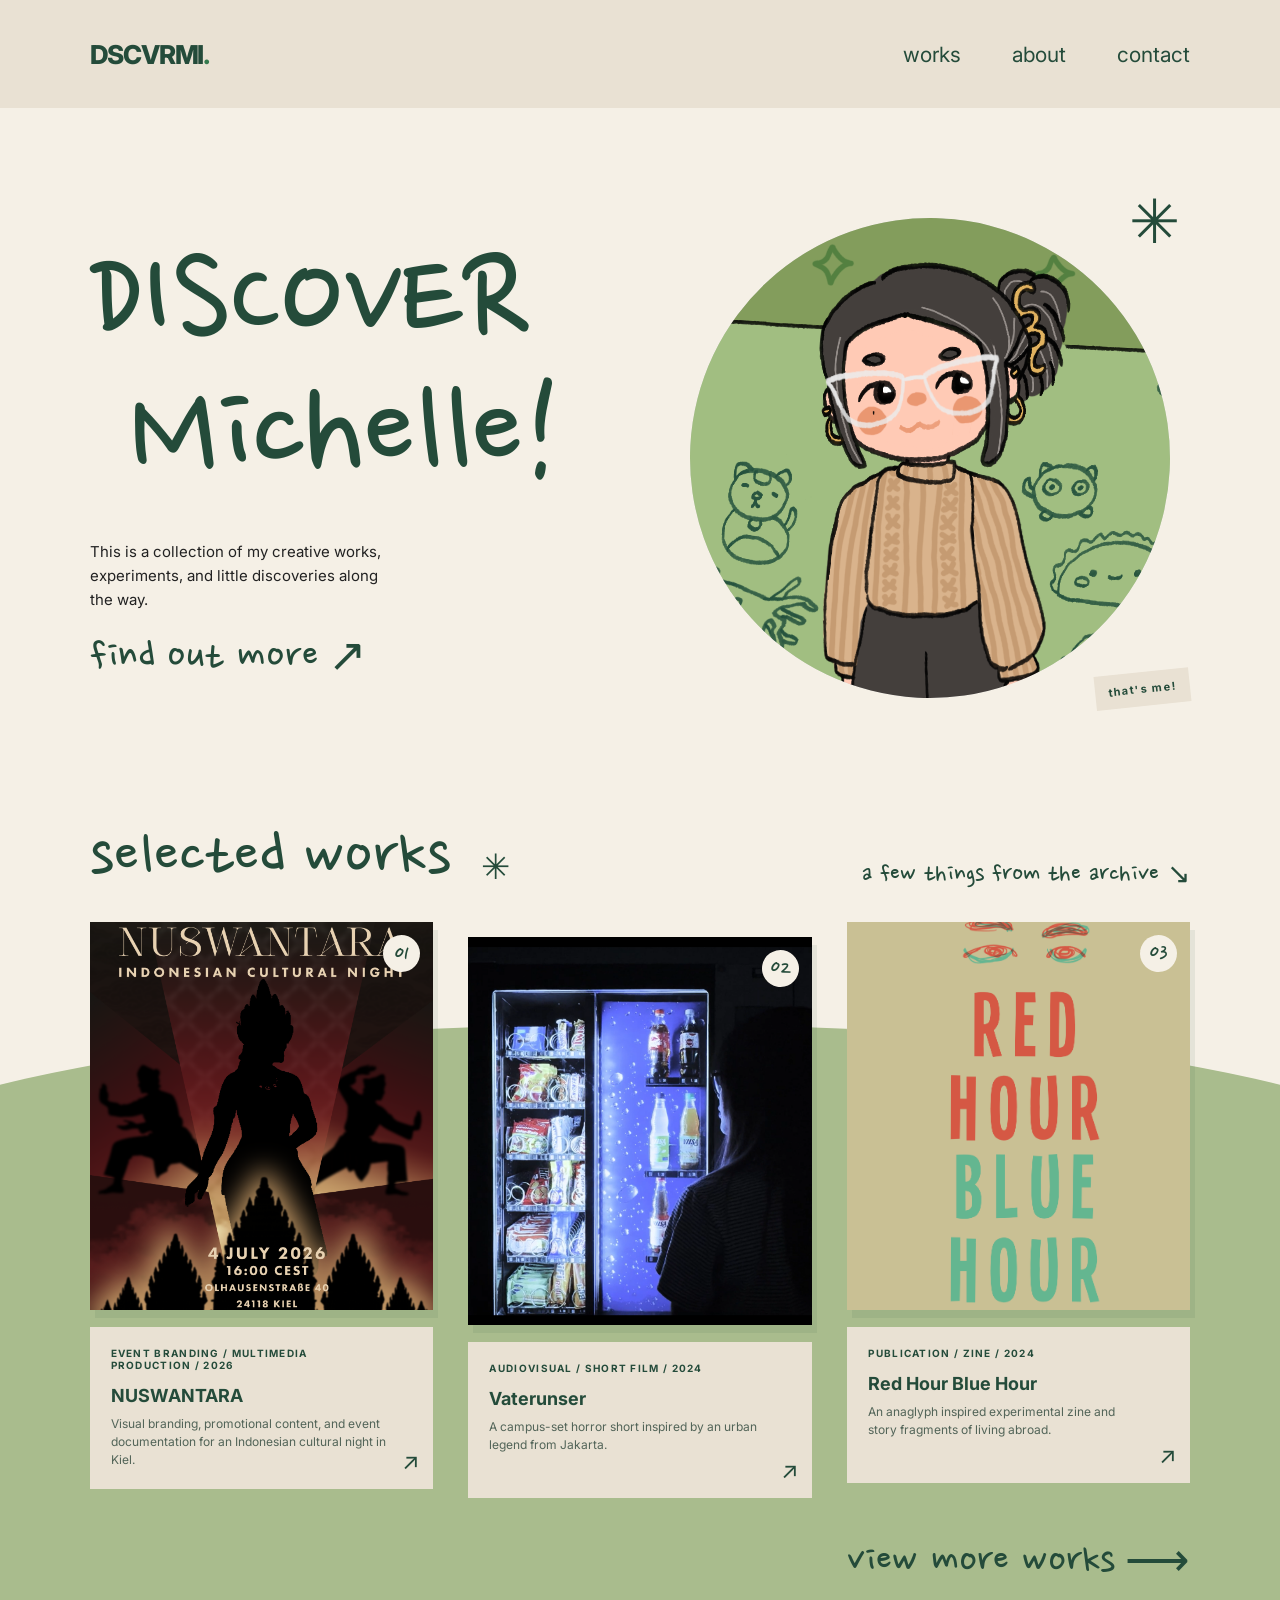
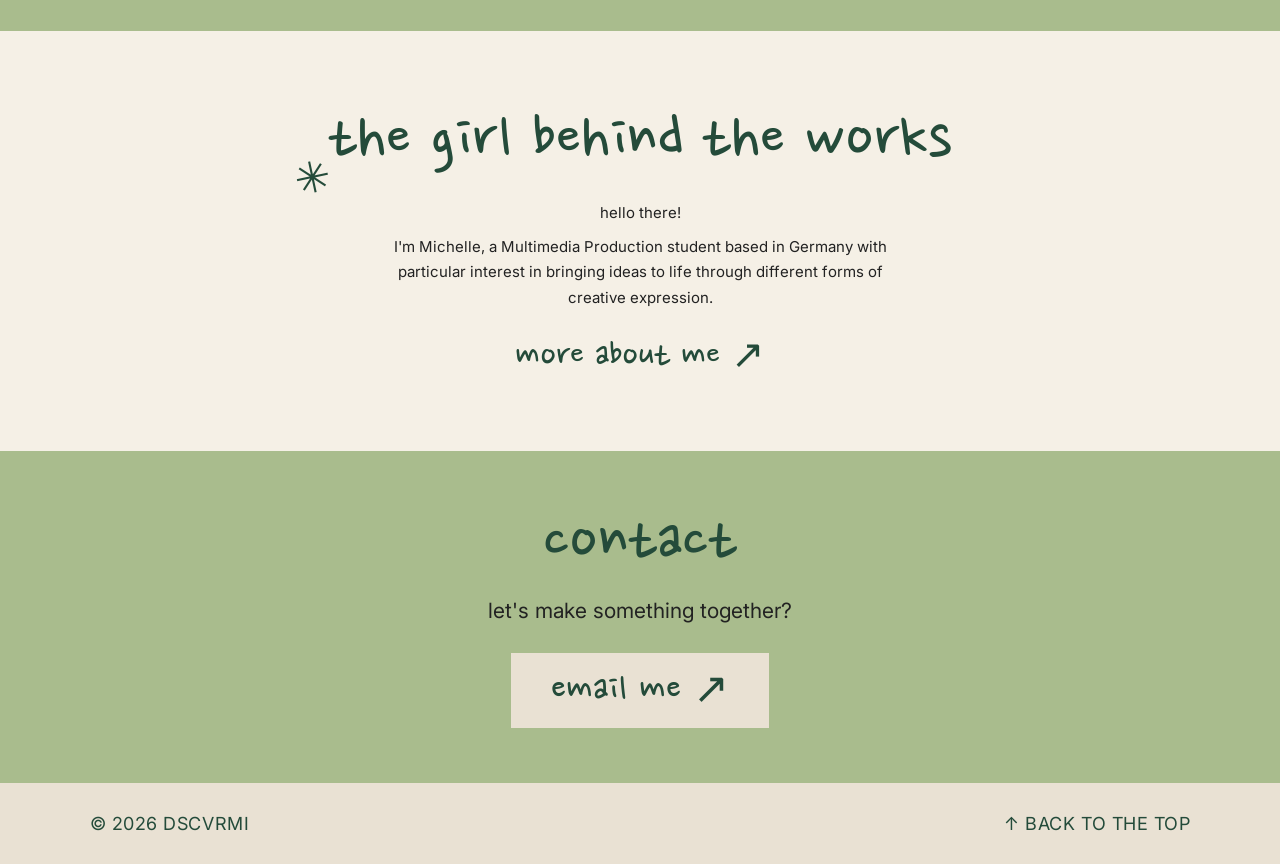
==== commit c438f3bd: "Update index.html" ====
--- a/index.html
+++ b/index.html
@@ -186,7 +186,7 @@
 
       <p>let's make something together?</p>
 
-      <a class="email-button" href="mailto:YOUR_EMAIL@example.com">
+      <a class="email-button" href="mailto:artaastra@gmail.com">
         email me ↗
       </a>
     </section>
--- a/style.css
+++ b/style.css
@@ -294,20 +294,38 @@
   transform: translateY(4px) rotate(1deg);
 }
 
+
 .project-image {
+  width: 100%;
+  aspect-ratio: 1 / 1.13;
   background: #D8D8D8;
-  aspect-ratio: 1 / 1.13;
-  display: grid;
-  place-items: center;
-  position: relative;
-  box-shadow: 5px 8px 0 rgba(36,75,58,.08);
+  position: relative;
   overflow: hidden;
+  box-shadow: 5px 8px 0 rgba(36, 75, 58, 0.08);
 }
 
 .project-image img {
+  display: block;
   width: 100%;
   height: 100%;
   object-fit: cover;
+  object-position: center;
+}
+
+.project-sticker {
+  position: absolute;
+  top: 13px;
+  right: 13px;
+  z-index: 2;
+  border-radius: 50%;
+  width: 37px;
+  height: 37px;
+  display: grid;
+  place-items: center;
+  background: var(--paper);
+  font-family: var(--hand);
+  font-size: 27px;
+  transform: rotate(10deg);
 }
 
 .project-image-placeholder {
